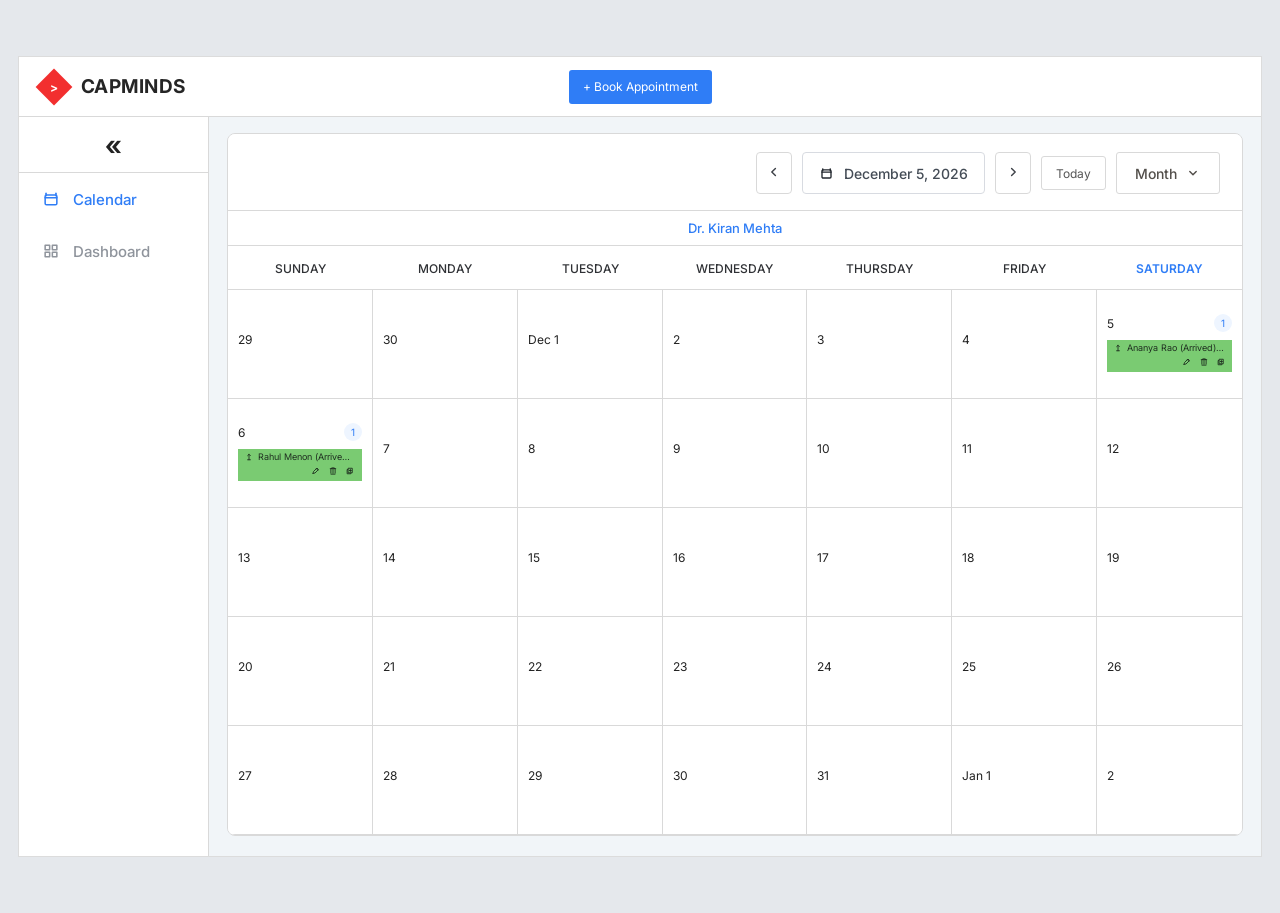
==== calendar.html @ 06471dae "first commit" ====
<!DOCTYPE html>
<html lang="en">
  <head>
    <meta charset="UTF-8" />
    <meta name="viewport" content="width=device-width, initial-scale=1.0" />
    <title>CapMinds | Calendar</title>
    <link rel="preconnect" href="https://fonts.googleapis.com" />
    <link rel="preconnect" href="https://fonts.gstatic.com" crossorigin />
    <link href="https://fonts.googleapis.com/css2?family=Inter:wght@400;500;600;700&display=swap" rel="stylesheet" />
    <link rel="stylesheet" href="./css/base.css" />
    <link rel="stylesheet" href="./css/calendar.css" />
  </head>
  <body>
    <div class="app-shell">
      <div class="app-frame">
        <header class="topbar">
          <a class="brand-flat" href="./calendar.html">
            <span class="brand-mark"></span>
            <span class="brand-name">CapMinds</span>
          </a>
          <div class="topbar-center">
            <button class="primary-btn book-btn" id="openModalBtn" type="button">+ Book Appointment</button>
          </div>
          <div class="topbar-spacer"></div>
        </header>

        <div class="workspace">
          <aside class="sidebar-flat">
            <div class="sidebar-toggle" aria-hidden="true">&laquo;</div>
            <nav class="nav-list">
              <a class="nav-btn is-active" href="./calendar.html">
                <span class="nav-icon" aria-hidden="true">
                  <svg viewBox="0 0 20 20" focusable="false">
                    <path d="M4.5 3.5v3"></path>
                    <path d="M15.5 3.5v3"></path>
                    <rect x="3.5" y="5.5" width="13" height="11" rx="1.5"></rect>
                    <path d="M3.5 8.5h13"></path>
                  </svg>
                </span>
                <span>Calendar</span>
              </a>
              <a class="nav-btn" href="./appointments.html">
                <span class="nav-icon" aria-hidden="true">
                  <svg viewBox="0 0 20 20" focusable="false">
                    <rect x="3.5" y="3.5" width="5" height="5"></rect>
                    <rect x="11.5" y="3.5" width="5" height="5"></rect>
                    <rect x="3.5" y="11.5" width="5" height="5"></rect>
                    <rect x="11.5" y="11.5" width="5" height="5"></rect>
                  </svg>
                </span>
                <span>Dashboard</span>
              </a>
            </nav>
          </aside>

          <main class="content-area-flat">
            <section class="panel-card calendar-card-shell">
              <div class="calendar-toolbar">
                <div class="calendar-toolbar-left"></div>
                <div class="calendar-toolbar-right">
                  <button class="square-btn nav-square" id="prevMonthBtn" type="button" aria-label="Previous month">
                    <svg viewBox="0 0 20 20" focusable="false" aria-hidden="true">
                      <path d="M11.75 5.5 7.25 10l4.5 4.5"></path>
                    </svg>
                  </button>
                  <div class="date-pill">
                    <span class="date-pill-icon" aria-hidden="true">
                      <svg viewBox="0 0 20 20" focusable="false">
                        <path d="M5 3.75v2.5"></path>
                        <path d="M15 3.75v2.5"></path>
                        <rect x="4" y="5.25" width="12" height="10.75" rx="1.5"></rect>
                        <path d="M4 8.25h12"></path>
                      </svg>
                    </span>
                    <span id="calendarMonthLabel"></span>
                  </div>
                  <button class="square-btn nav-square" id="nextMonthBtn" type="button" aria-label="Next month">
                    <svg viewBox="0 0 20 20" focusable="false" aria-hidden="true">
                      <path d="M8.25 5.5 12.75 10l-4.5 4.5"></path>
                    </svg>
                  </button>
                  <button class="square-btn today-btn" id="todayBtn" type="button">Today</button>
                  <button class="mode-pill" type="button">Month <span class="caret" aria-hidden="true">
                    <svg viewBox="0 0 20 20" focusable="false">
                      <path d="M6 8.25 10 12.25l4-4"></path>
                    </svg>
                  </span></button>
                </div>
              </div>

              <div class="calendar-owner" id="calendarDoctor">Shared schedule</div>
              <div class="weekdays" id="calendarWeekdays"></div>
              <div class="calendar-grid" id="calendarGrid"></div>
            </section>
          </main>
        </div>
      </div>
    </div>

    <div class="modal hidden" id="appointmentModal" aria-hidden="true">
      <div class="modal-backdrop" data-close-modal="true"></div>
      <div class="modal-dialog" role="dialog" aria-modal="true" aria-labelledby="modalTitle">
        <div class="modal-head">
          <h2 id="modalTitle">Schedule Appointment</h2>
          <button class="close-btn" type="button" data-close-modal="true" aria-label="Close">&#10005;</button>
        </div>

        <form id="appointmentForm" novalidate>
          <input id="appointmentId" type="hidden" />
          <div class="form-grid">
            <label class="field-with-icon field-inline">
              <span class="field-icon modal-icon" aria-hidden="true">
                <svg viewBox="0 0 20 20" focusable="false">
                  <circle cx="6.25" cy="6.25" r="2.5"></circle>
                  <path d="M2.5 14.5c.55-2.05 2.2-3.5 4.25-3.5s3.7 1.45 4.25 3.5"></path>
                  <circle cx="13.75" cy="7" r="2.1"></circle>
                  <path d="M11.4 14.25c.4-1.6 1.75-2.75 3.45-2.75 1.2 0 2.25.55 2.9 1.5"></path>
                </svg>
              </span>
              <div class="field-stack">
                <div class="input-shell has-trailing">
                  <input id="patientName" type="text" placeholder="Patient Name" required />
                  <span class="input-trailing" aria-hidden="true">
                    <svg viewBox="0 0 20 20" focusable="false">
                      <path d="M6 8.25 10 12.25l4-4"></path>
                    </svg>
                  </span>
                </div>
                <small class="error-text"></small>
              </div>
            </label>
            <label class="field-with-icon field-inline">
              <span class="field-icon modal-icon" aria-hidden="true">
                <svg viewBox="0 0 20 20" focusable="false">
                  <circle cx="6.25" cy="6.25" r="2.5"></circle>
                  <path d="M2.5 14.5c.55-2.05 2.2-3.5 4.25-3.5s3.7 1.45 4.25 3.5"></path>
                  <circle cx="13.75" cy="7" r="2.1"></circle>
                  <path d="M11.4 14.25c.4-1.6 1.75-2.75 3.45-2.75 1.2 0 2.25.55 2.9 1.5"></path>
                </svg>
              </span>
              <div class="field-stack">
                <div class="input-shell has-trailing">
                  <input id="doctorName" type="text" placeholder="Doctor Name" required />
                  <span class="input-trailing" aria-hidden="true">
                    <svg viewBox="0 0 20 20" focusable="false">
                      <path d="M6 8.25 10 12.25l4-4"></path>
                    </svg>
                  </span>
                </div>
                <small class="error-text"></small>
              </div>
            </label>
            <label class="field-with-icon field-inline">
              <span class="field-icon modal-icon" aria-hidden="true">
                <svg viewBox="0 0 20 20" focusable="false">
                  <path d="M10 16.25s4-4.25 4-7.3A4 4 0 0 0 6 8.95c0 3.05 4 7.3 4 7.3Z"></path>
                  <circle cx="10" cy="8.75" r="1.35"></circle>
                </svg>
              </span>
              <div class="field-stack">
                <div class="input-shell has-trailing">
                  <input id="hospitalName" type="text" placeholder="Hospital Name" required />
                  <span class="input-trailing" aria-hidden="true">
                    <svg viewBox="0 0 20 20" focusable="false">
                      <path d="M6 8.25 10 12.25l4-4"></path>
                    </svg>
                  </span>
                </div>
                <small class="error-text"></small>
              </div>
            </label>
            <label class="field-with-icon field-inline">
              <span class="field-icon modal-icon" aria-hidden="true">
                <svg viewBox="0 0 20 20" focusable="false">
                  <circle cx="10" cy="5.25" r="2.45"></circle>
                  <path d="M7.5 10.25c.8-.7 1.65-1.05 2.5-1.05s1.7.35 2.5 1.05"></path>
                  <path d="M8.45 9.95v2.3"></path>
                  <path d="M11.55 9.95v2.3"></path>
                  <path d="M6.15 15.2c.55-1.45 1.85-2.3 3.85-2.3s3.3.85 3.85 2.3"></path>
                  <path d="M5.8 16.1h8.4"></path>
                </svg>
              </span>
              <div class="field-stack">
                <div class="input-shell has-trailing">
                  <input id="specialty" type="text" placeholder="Specialty" required />
                  <span class="input-trailing" aria-hidden="true">
                    <svg viewBox="0 0 20 20" focusable="false">
                      <path d="M6 8.25 10 12.25l4-4"></path>
                    </svg>
                  </span>
                </div>
                <small class="error-text"></small>
              </div>
            </label>
            <label class="field-with-icon field-inline">
              <span class="field-icon modal-icon" aria-hidden="true">
                <svg viewBox="0 0 20 20" focusable="false">
                  <path d="M5 3.75v2.5"></path>
                  <path d="M15 3.75v2.5"></path>
                  <rect x="4" y="5.25" width="12" height="10.75" rx="1.5"></rect>
                  <path d="M4 8.25h12"></path>
                </svg>
              </span>
              <div class="field-stack">
                <div class="input-shell has-trailing">
                  <input id="appointmentDate" type="text" placeholder="Select Date" data-input-kind="date" required />
                </div>
                <small class="error-text"></small>
              </div>
            </label>
            <label class="field-with-icon field-inline">
              <span class="field-icon modal-icon" aria-hidden="true">
                <svg viewBox="0 0 20 20" focusable="false">
                  <circle cx="10" cy="10" r="6"></circle>
                  <path d="M10 6.5v4l2.5 1.5"></path>
                </svg>
              </span>
              <div class="field-stack">
                <div class="input-shell has-trailing">
                  <input id="appointmentTime" type="text" placeholder="Select Time" data-input-kind="time" required />
                  <span class="input-trailing" aria-hidden="true">
                    <svg viewBox="0 0 20 20" focusable="false">
                      <path d="M10 6.5v4l2.5 1.5"></path>
                      <circle cx="10" cy="10" r="6"></circle>
                    </svg>
                  </span>
                </div>
                <small class="error-text"></small>
              </div>
            </label>
            <label class="reason-field full-width">
              <span>Reason</span>
              <textarea id="reason" rows="4" required></textarea>
              <small class="error-text"></small>
            </label>
          </div>
          <div class="form-actions">
            <button class="secondary-btn" type="button" data-close-modal="true">Cancel</button>
            <button class="primary-btn" type="submit">Save</button>
          </div>
        </form>
      </div>
    </div>

    <script src="./js/shared/app.js"></script>
    <script src="./js/shared/modal.js"></script>
    <script src="./js/calendar.js"></script>
  </body>
</html>
---- css/base.css ----
:root {
  --bg: #efefef;
  --panel: #ffffff;
  --line: #d9d9d9;
  --line-dark: #c7c7c7;
  --text: #252525;
  --muted: #7c7c7c;
  --blue: #2f7df6;
  --blue-dark: #2267cf;
  --green: #7acb72;
  --danger: #ff5a4f;
}

* {
  box-sizing: border-box;
}

body {
  margin: 0;
  min-height: 100vh;
  font-family: "Inter", sans-serif;
  color: var(--text);
  background: #e5e8ec;
}

a {
  color: inherit;
  text-decoration: none;
}

button,
input,
textarea {
  font: inherit;
}

button {
  border: 0;
  background: none;
  cursor: pointer;
}

input,
textarea {
  width: 100%;
  border: 1px solid var(--line-dark);
  border-radius: 4px;
  padding: 7px 10px;
  background: #fff;
  outline: none;
}

input:focus,
textarea:focus {
  border-color: var(--blue);
}

.app-shell {
  display: flex;
  justify-content: center;
  padding: 56px 18px;
}

.app-frame {
  width: min(1262px, 100%);
  background: var(--panel);
  border: 1px solid #dcdcdc;
}

.topbar {
  height: 60px;
  display: grid;
  grid-template-columns: 1fr auto 1fr;
  align-items: center;
  padding: 0 22px;
  border-bottom: 1px solid var(--line);
  background: #fff;
}

.topbar-center {
  display: flex;
  justify-content: center;
}

.topbar-spacer {
  width: 100%;
}

.brand-flat {
  display: flex;
  align-items: center;
  gap: 14px;
}

.brand-mark {
  width: 26px;
  height: 26px;
  background: #f22f2f;
  transform: rotate(45deg);
  display: inline-block;
  position: relative;
}

.brand-mark::after {
  content: ">";
  position: absolute;
  inset: 0;
  display: grid;
  place-items: center;
  color: #fff;
  font-size: 12px;
  font-weight: 700;
  transform: rotate(-45deg);
}

.brand-name {
  font-size: 19px;
  font-weight: 700;
  letter-spacing: 0.015em;
  text-transform: uppercase;
}

.primary-btn,
.update-btn,
.secondary-btn,
.square-btn,
.mode-pill,
.date-pill {
  min-height: 34px;
  padding: 6px 14px;
  border-radius: 3px;
  font-size: 12px;
}

.book-btn {
  min-width: 168px;
}

.primary-btn,
.update-btn {
  background: var(--blue);
  color: #fff;
}

.primary-btn:hover,
.update-btn:hover {
  background: var(--blue-dark);
}

.secondary-btn,
.square-btn,
.mode-pill,
.date-pill {
  border: 1px solid var(--line);
  background: #fff;
  color: #555;
}

.workspace {
  display: grid;
  grid-template-columns: 190px minmax(0, 1fr);
  min-height: 674px;
}

.sidebar-flat {
  border-right: 1px solid var(--line);
  background: #fff;
  display: flex;
  flex-direction: column;
}

.sidebar-toggle {
  height: 56px;
  border-bottom: 1px solid var(--line);
  font-size: 28px;
  font-weight: 600;
  color: #222;
  display: grid;
  place-items: center;
}

.nav-list {
  display: flex;
  flex-direction: column;
}

.nav-btn {
  display: flex;
  align-items: center;
  gap: 12px;
  padding: 16px 22px;
  color: #8f949c;
  font-size: 15px;
  font-weight: 500;
  border-left: 0;
}

.nav-btn.is-active {
  color: var(--blue);
  background: transparent;
}

.nav-icon {
  width: 20px;
  height: 20px;
  display: inline-flex;
  align-items: center;
  justify-content: center;
  color: currentColor;
}

.nav-icon svg {
  width: 18px;
  height: 18px;
  stroke: currentColor;
  fill: none;
  stroke-width: 1.7;
  stroke-linecap: round;
  stroke-linejoin: round;
}

.content-area-flat {
  padding: 16px 18px 20px;
  background: #f1f5f8;
}

.panel-card {
  background: #fff;
  border: 1px solid var(--line);
  border-radius: 8px;
}

.dashboard-head h1 {
  margin: 6px 0 14px;
  font-size: 18px;
  font-weight: 600;
}

.field-icon {
  color: #666;
  font-size: 12px;
  line-height: 1;
  min-width: 18px;
  text-align: center;
}

.field-stack {
  width: 100%;
}

.field-with-icon {
  display: flex;
  align-items: flex-start;
  gap: 8px;
}

.error-text {
  min-height: 14px;
  display: block;
  margin-top: 4px;
  color: var(--danger);
  font-size: 10px;
}

.input-error {
  border-color: var(--danger);
}

.redirect-page {
  min-height: 100vh;
  display: grid;
  place-items: center;
}

.modal {
  position: fixed;
  inset: 0;
  z-index: 30;
  display: grid;
  place-items: center;
  padding: 20px;
}

.modal.hidden {
  display: none;
}

.modal-backdrop {
  position: absolute;
  inset: 0;
  background: rgba(65, 65, 65, 0.34);
}

.modal-dialog {
  position: relative;
  width: min(498px, 100%);
  background: #fff;
  border-radius: 4px;
  border: 1px solid var(--line);
  box-shadow: 0 16px 50px rgba(0, 0, 0, 0.18);
  padding: 0;
}

.modal-head {
  display: flex;
  justify-content: space-between;
  align-items: center;
  padding: 12px 18px;
  margin-bottom: 0;
  border-bottom: 1px solid var(--line);
}

.modal-head h2 {
  margin: 0;
  font-size: 14px;
  font-weight: 600;
}

.close-btn {
  color: #444;
  font-size: 22px;
  line-height: 1;
}

.form-grid {
  display: grid;
  grid-template-columns: repeat(2, minmax(0, 1fr));
  gap: 12px 26px;
  padding: 18px 18px 10px;
}

.full-width {
  grid-column: 1 / -1;
}

.reason-field {
  display: block;
}

.reason-field span {
  display: block;
  margin-bottom: 8px;
  font-size: 12px;
  color: #555;
}

.reason-field textarea {
  min-height: 32px;
  font-size: 12px;
  resize: vertical;
  padding: 7px 10px;
}

.form-actions {
  display: flex;
  justify-content: flex-end;
  gap: 12px;
  margin-top: 0;
  padding: 14px 14px 12px;
  border-top: 1px solid var(--line);
}

.modal-icon {
  min-width: 20px;
  width: 20px;
  height: 20px;
  color: #2f2f31;
  display: inline-flex;
  align-items: center;
  justify-content: center;
  margin-top: 7px;
}

.modal-icon svg {
  width: 19px;
  height: 19px;
  stroke: currentColor;
  fill: none;
  stroke-width: 1.85;
  stroke-linecap: round;
  stroke-linejoin: round;
}

.field-inline {
  align-items: flex-start;
  gap: 12px;
}

.input-shell {
  position: relative;
  display: flex;
  align-items: center;
}

.input-shell input,
.input-shell textarea {
  width: 100%;
}

.field-inline input {
  height: 33px;
  font-size: 12px;
  padding: 6px 34px 6px 12px;
}

.input-shell input[data-input-kind="date"],
.input-shell input[data-input-kind="time"] {
  appearance: none;
  -webkit-appearance: none;
}

.input-trailing {
  position: absolute;
  right: 10px;
  top: 50%;
  transform: translateY(-50%);
  width: 14px;
  height: 14px;
  display: inline-flex;
  align-items: center;
  justify-content: center;
  color: #595959;
  pointer-events: none;
}

.input-trailing svg {
  width: 14px;
  height: 14px;
  stroke: currentColor;
  fill: none;
  stroke-width: 1.9;
  stroke-linecap: round;
  stroke-linejoin: round;
}

.input-shell input[data-input-kind="date"]::-webkit-calendar-picker-indicator,
.input-shell input[data-input-kind="time"]::-webkit-calendar-picker-indicator {
  opacity: 0;
  display: none;
}

.secondary-btn {
  min-width: 68px;
  color: var(--blue);
  border-color: #9ec0ff;
}

.primary-btn {
  min-width: 68px;
}

@media (max-width: 900px) {
  .workspace {
    grid-template-columns: 1fr;
  }

  .sidebar-flat {
    border-right: 0;
    border-bottom: 1px solid var(--line);
  }

  .nav-list {
    flex-direction: row;
  }

  .nav-btn {
    border-left: 0;
    border-bottom: 3px solid transparent;
  }

  .nav-btn.is-active {
    border-bottom-color: var(--blue);
  }
}

@media (max-width: 640px) {
  .app-shell {
    padding: 12px;
  }

  .topbar {
    height: auto;
    padding: 14px;
    grid-template-columns: 1fr;
    gap: 12px;
  }

  .topbar-center {
    justify-content: flex-start;
  }

  .content-area-flat {
    padding: 10px;
  }

  .workspace {
    grid-template-columns: 1fr;
  }

  .form-grid {
    grid-template-columns: 1fr;
  }
}
---- css/calendar.css ----
.calendar-card-shell {
  min-height: 674px;
  overflow: hidden;
  border-radius: 8px;
  background: #f7f9fc;
}

.calendar-toolbar {
  display: flex;
  justify-content: space-between;
  align-items: center;
  padding: 18px 22px 16px;
  border-bottom: 1px solid var(--line);
  background: #fff;
}

.calendar-toolbar-right {
  display: flex;
  align-items: center;
  gap: 10px;
}

.date-pill {
  min-width: 182px;
  min-height: 42px;
  display: inline-flex;
  align-items: center;
  gap: 10px;
  justify-content: center;
  padding: 0 16px;
  border: 1px solid #d8dbe1;
  border-radius: 4px;
  background: #fff;
  color: #444c56;
  font-size: 14px;
  font-weight: 500;
  white-space: nowrap;
}

.mode-pill {
  min-width: 104px;
  min-height: 42px;
  display: inline-flex;
  align-items: center;
  gap: 8px;
  justify-content: center;
  padding: 0 16px;
  color: #534f4b;
  font-size: 14px;
  font-weight: 500;
}

.calendar-owner {
  text-align: center;
  padding: 9px 16px;
  border-bottom: 1px solid var(--line);
  color: var(--blue);
  font-size: 13px;
  font-weight: 500;
  background: #fff;
}

.weekdays,
.calendar-grid {
  display: grid;
  grid-template-columns: repeat(7, minmax(0, 1fr));
}

.weekdays {
  border-bottom: 1px solid var(--line);
  background: #fff;
}

.weekdays div {
  padding: 15px 8px 13px;
  text-align: center;
  font-size: 12px;
  font-weight: 500;
  color: #2f3135;
  text-transform: uppercase;
}

.calendar-day {
  min-height: 109px;
  border-right: 1px solid var(--line);
  border-bottom: 1px solid var(--line);
  padding: 10px 10px 12px;
  background: #fff;
  text-align: center;
  vertical-align: top;
}

.calendar-day:nth-child(7n) {
  border-right: 0;
}

.calendar-day.muted {
  color: #8d8d8d;
}

.calendar-day.selected {
  box-shadow: none;
}

.calendar-day-header {
  display: flex;
  align-items: center;
  justify-content: space-between;
  font-size: 12px;
  margin-bottom: 8px;
  color: #222;
}

.calendar-count {
  min-width: 18px;
  height: 18px;
  border-radius: 10px;
  background: #eef5ff;
  color: var(--blue);
  display: inline-flex;
  align-items: center;
  justify-content: center;
  font-size: 10px;
}

.calendar-events {
  display: grid;
  gap: 6px;
  text-align: left;
}

.calendar-card {
  min-height: 32px;
  padding: 3px 6px 4px;
  background: var(--green);
  color: #1f2f20;
  font-size: 9px;
  line-height: 1.15;
  overflow: hidden;
  border-radius: 0;
}

.calendar-card-line {
  display: flex;
  align-items: center;
  gap: 4px;
  min-width: 0;
  margin-bottom: 3px;
}

.calendar-card-status {
  width: 10px;
  height: 10px;
  display: inline-flex;
  align-items: center;
  justify-content: center;
  flex: 0 0 auto;
}

.calendar-card-status svg,
.calendar-card-action svg {
  width: 10px;
  height: 10px;
  stroke: currentColor;
  fill: none;
  stroke-width: 1.8;
  stroke-linecap: round;
  stroke-linejoin: round;
}

.calendar-card-text {
  white-space: nowrap;
  overflow: hidden;
  text-overflow: ellipsis;
  flex: 1 1 auto;
}

.calendar-card-tools {
  display: flex;
  justify-content: flex-end;
}

.calendar-card-actions {
  display: inline-flex;
  align-items: center;
  gap: 6px;
  flex: 0 0 auto;
}

.calendar-card-action {
  width: 11px;
  height: 11px;
  display: inline-flex;
  align-items: center;
  justify-content: center;
  padding: 0;
  color: inherit;
  background: transparent;
}

.nav-square {
  min-width: 36px;
  min-height: 42px;
  padding: 0;
  border-radius: 4px;
  color: #3f4349;
}

.date-pill-icon,
.caret {
  display: inline-flex;
  align-items: center;
  justify-content: center;
}

.date-pill-icon {
  color: #20252c;
}

.date-pill-icon svg,
.nav-square svg,
.caret svg {
  width: 16px;
  height: 16px;
  stroke: currentColor;
  fill: none;
  stroke-width: 1.8;
  stroke-linecap: round;
  stroke-linejoin: round;
}

.date-pill-icon svg {
  width: 15px;
  height: 15px;
}

#calendarMonthLabel {
  display: inline-block;
  min-width: 0;
}

.weekdays .today-column {
  color: var(--blue);
  font-weight: 600;
}

@media (max-width: 900px) {
  .calendar-toolbar {
    flex-direction: column;
    align-items: flex-start;
  }
}
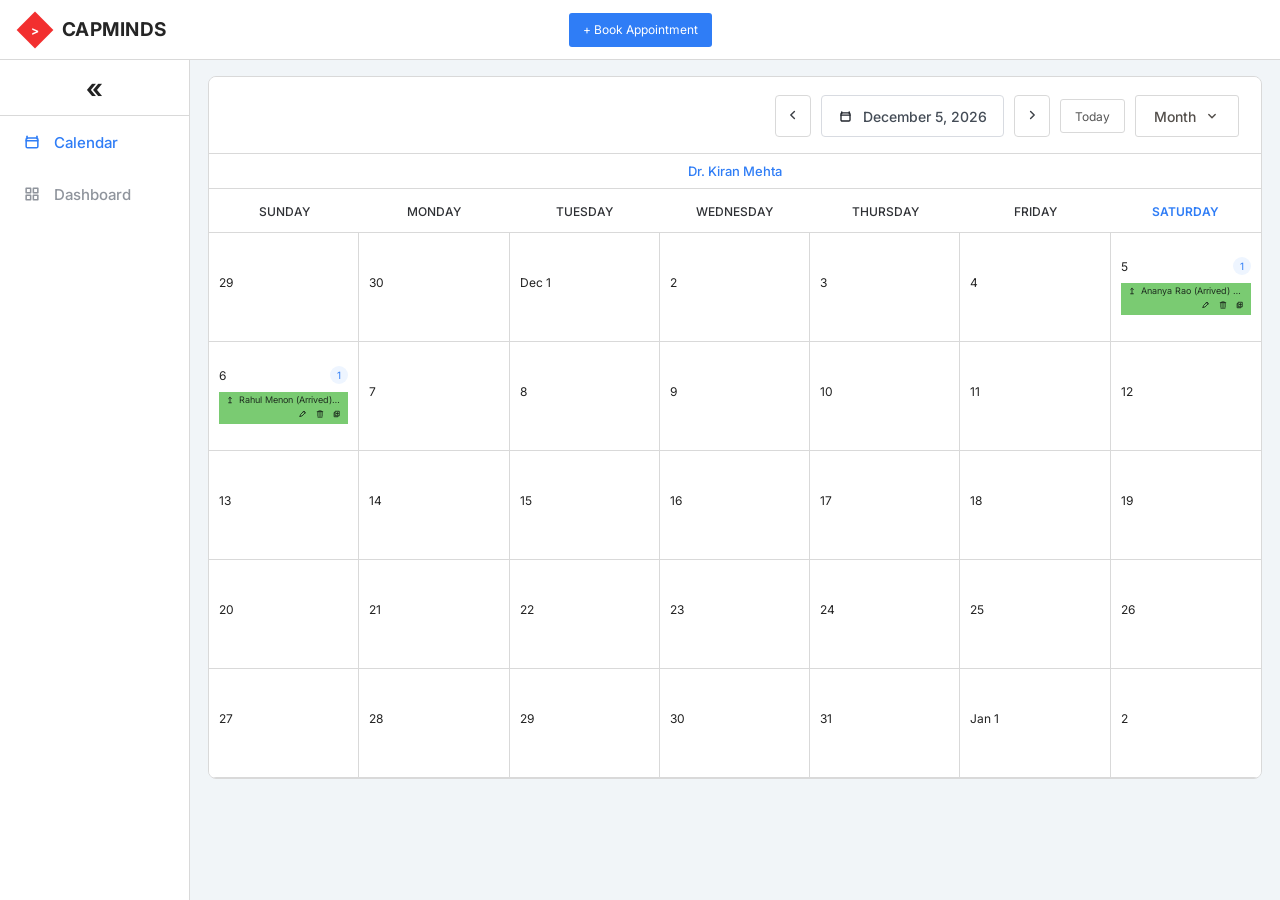
==== commit 3ee25c2d: "updated" ====
--- a/calendar.html
+++ b/calendar.html
@@ -26,7 +26,7 @@
 
         <div class="workspace">
           <aside class="sidebar-flat">
-            <div class="sidebar-toggle" aria-hidden="true">&laquo;</div>
+            <button class="sidebar-toggle" type="button" aria-label="Collapse sidebar" aria-expanded="true">&laquo;</button>
             <nav class="nav-list">
               <a class="nav-btn is-active" href="./calendar.html">
                 <span class="nav-icon" aria-hidden="true">
@@ -80,11 +80,17 @@
                     </svg>
                   </button>
                   <button class="square-btn today-btn" id="todayBtn" type="button">Today</button>
-                  <button class="mode-pill" type="button">Month <span class="caret" aria-hidden="true">
-                    <svg viewBox="0 0 20 20" focusable="false">
-                      <path d="M6 8.25 10 12.25l4-4"></path>
-                    </svg>
-                  </span></button>
+                  <div class="month-dropdown">
+                    <button class="mode-pill" id="monthDropdownBtn" type="button" aria-haspopup="true" aria-expanded="false">
+                      <span>Month</span>
+                      <span class="caret" aria-hidden="true">
+                        <svg viewBox="0 0 20 20" focusable="false">
+                          <path d="M6 8.25 10 12.25l4-4"></path>
+                        </svg>
+                      </span>
+                    </button>
+                    <div class="month-menu hidden" id="monthMenu" role="menu" aria-label="Select month"></div>
+                  </div>
                 </div>
               </div>
 
@@ -243,6 +249,7 @@
     </div>
 
     <script src="./js/shared/app.js"></script>
+    <script src="./js/sidebar.js"></script>
     <script src="./js/shared/modal.js"></script>
     <script src="./js/calendar.js"></script>
   </body>
--- a/css/base.css
+++ b/css/base.css
@@ -56,15 +56,15 @@
 }
 
 .app-shell {
-  display: flex;
-  justify-content: center;
-  padding: 56px 18px;
+  display: block;
+  padding: 0;
 }
 
 .app-frame {
-  width: min(1262px, 100%);
+  width: 100%;
+  min-height: 100vh;
   background: var(--panel);
-  border: 1px solid #dcdcdc;
+  border: 0;
 }
 
 .topbar {
@@ -159,7 +159,8 @@
 .workspace {
   display: grid;
   grid-template-columns: 190px minmax(0, 1fr);
-  min-height: 674px;
+  height: calc(100vh - 60px);
+  transition: grid-template-columns 180ms ease;
 }
 
 .sidebar-flat {
@@ -167,6 +168,7 @@
   background: #fff;
   display: flex;
   flex-direction: column;
+  overflow: hidden;
 }
 
 .sidebar-toggle {
@@ -177,6 +179,7 @@
   color: #222;
   display: grid;
   place-items: center;
+  width: 100%;
 }
 
 .nav-list {
@@ -193,6 +196,7 @@
   font-size: 15px;
   font-weight: 500;
   border-left: 0;
+  white-space: nowrap;
 }
 
 .nav-btn.is-active {
@@ -219,6 +223,23 @@
   stroke-linejoin: round;
 }
 
+.workspace.sidebar-collapsed {
+  grid-template-columns: 68px minmax(0, 1fr);
+}
+
+.workspace.sidebar-collapsed .nav-btn {
+  justify-content: center;
+  padding: 16px 0;
+}
+
+.workspace.sidebar-collapsed .nav-btn span:last-child {
+  display: none;
+}
+
+.workspace.sidebar-collapsed .sidebar-toggle {
+  font-size: 26px;
+}
+
 .content-area-flat {
   padding: 16px 18px 20px;
   background: #f1f5f8;
--- a/css/calendar.css
+++ b/css/calendar.css
@@ -48,6 +48,42 @@
   color: #534f4b;
   font-size: 14px;
   font-weight: 500;
+}
+
+.month-dropdown {
+  position: relative;
+}
+
+.month-menu {
+  position: absolute;
+  top: calc(100% + 6px);
+  right: 0;
+  width: 160px;
+  padding: 6px 0;
+  border: 1px solid #d8dbe1;
+  border-radius: 6px;
+  background: #fff;
+  box-shadow: 0 10px 24px rgba(23, 33, 52, 0.12);
+  z-index: 5;
+}
+
+.month-menu.hidden {
+  display: none;
+}
+
+.month-option {
+  width: 100%;
+  padding: 9px 14px;
+  text-align: left;
+  color: #444c56;
+  font-size: 13px;
+  background: transparent;
+}
+
+.month-option:hover,
+.month-option.is-active {
+  background: #eef5ff;
+  color: var(--blue);
 }
 
 .calendar-owner {
